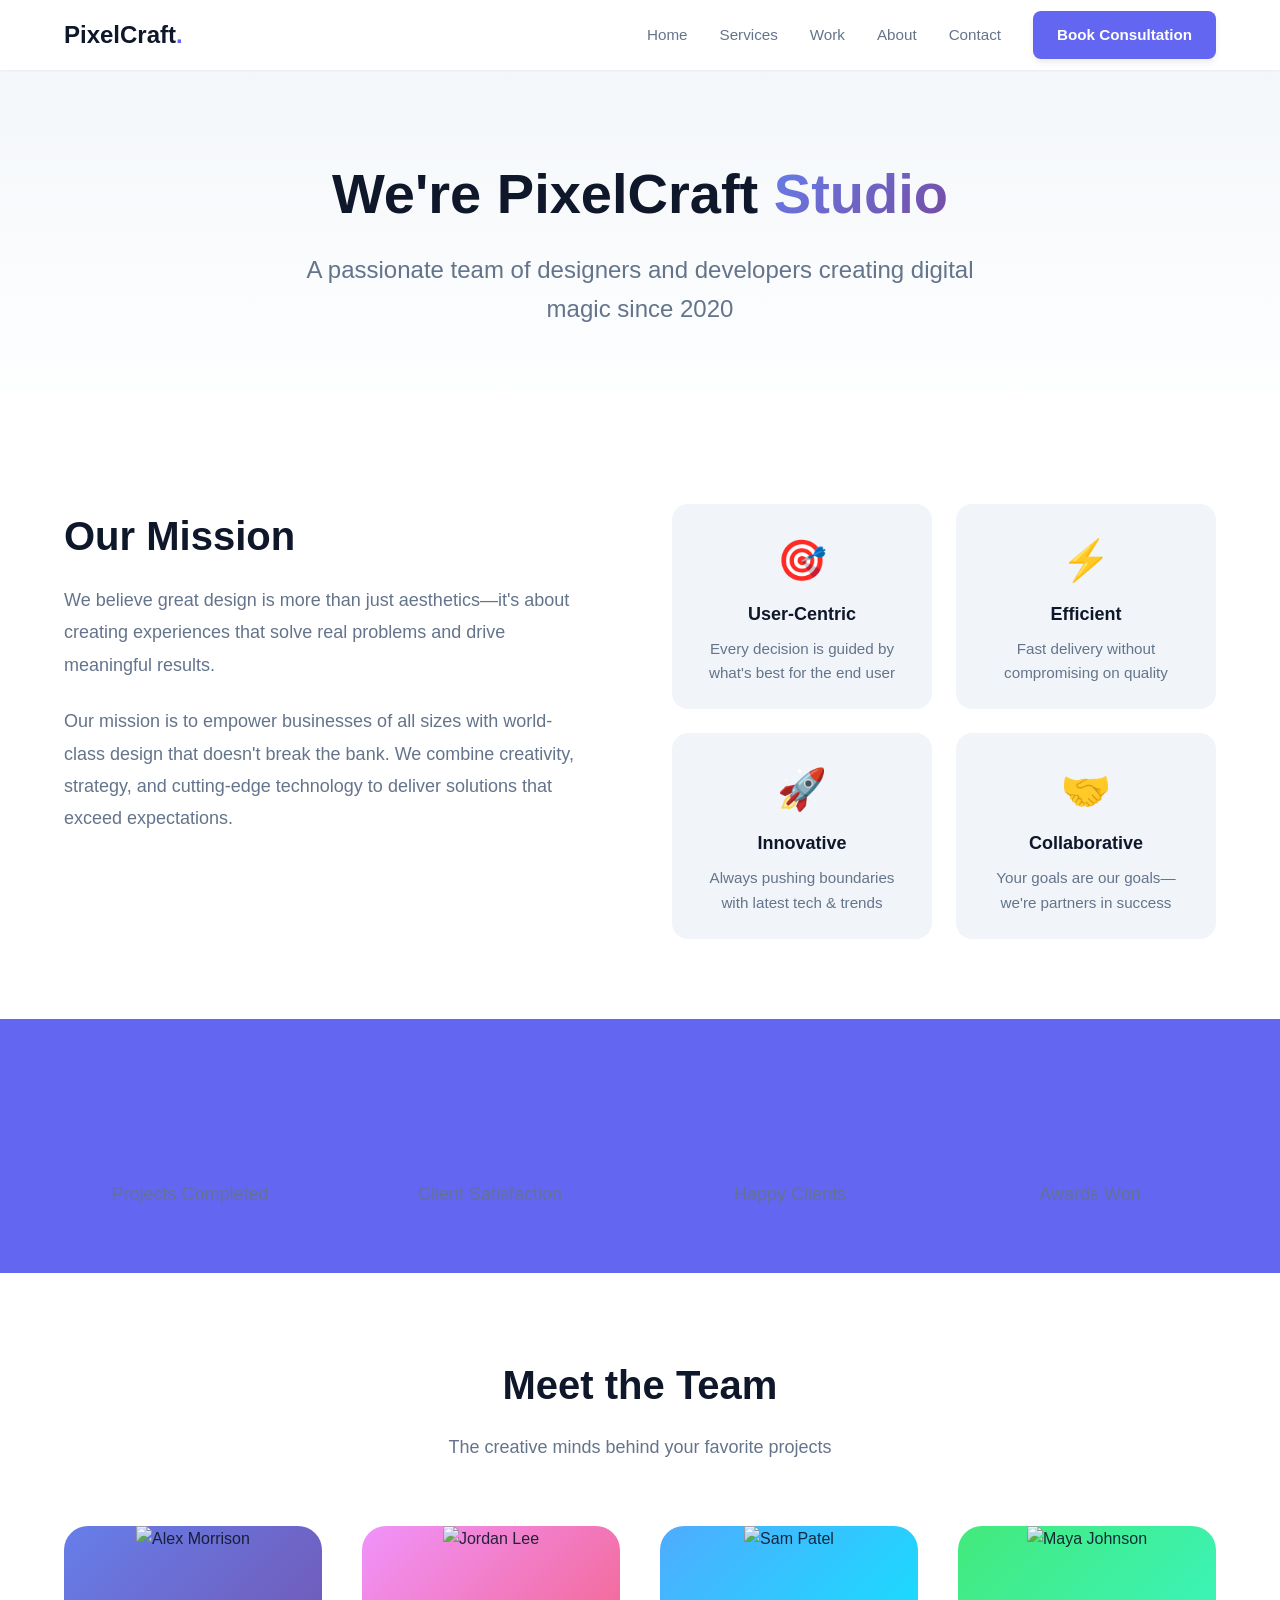
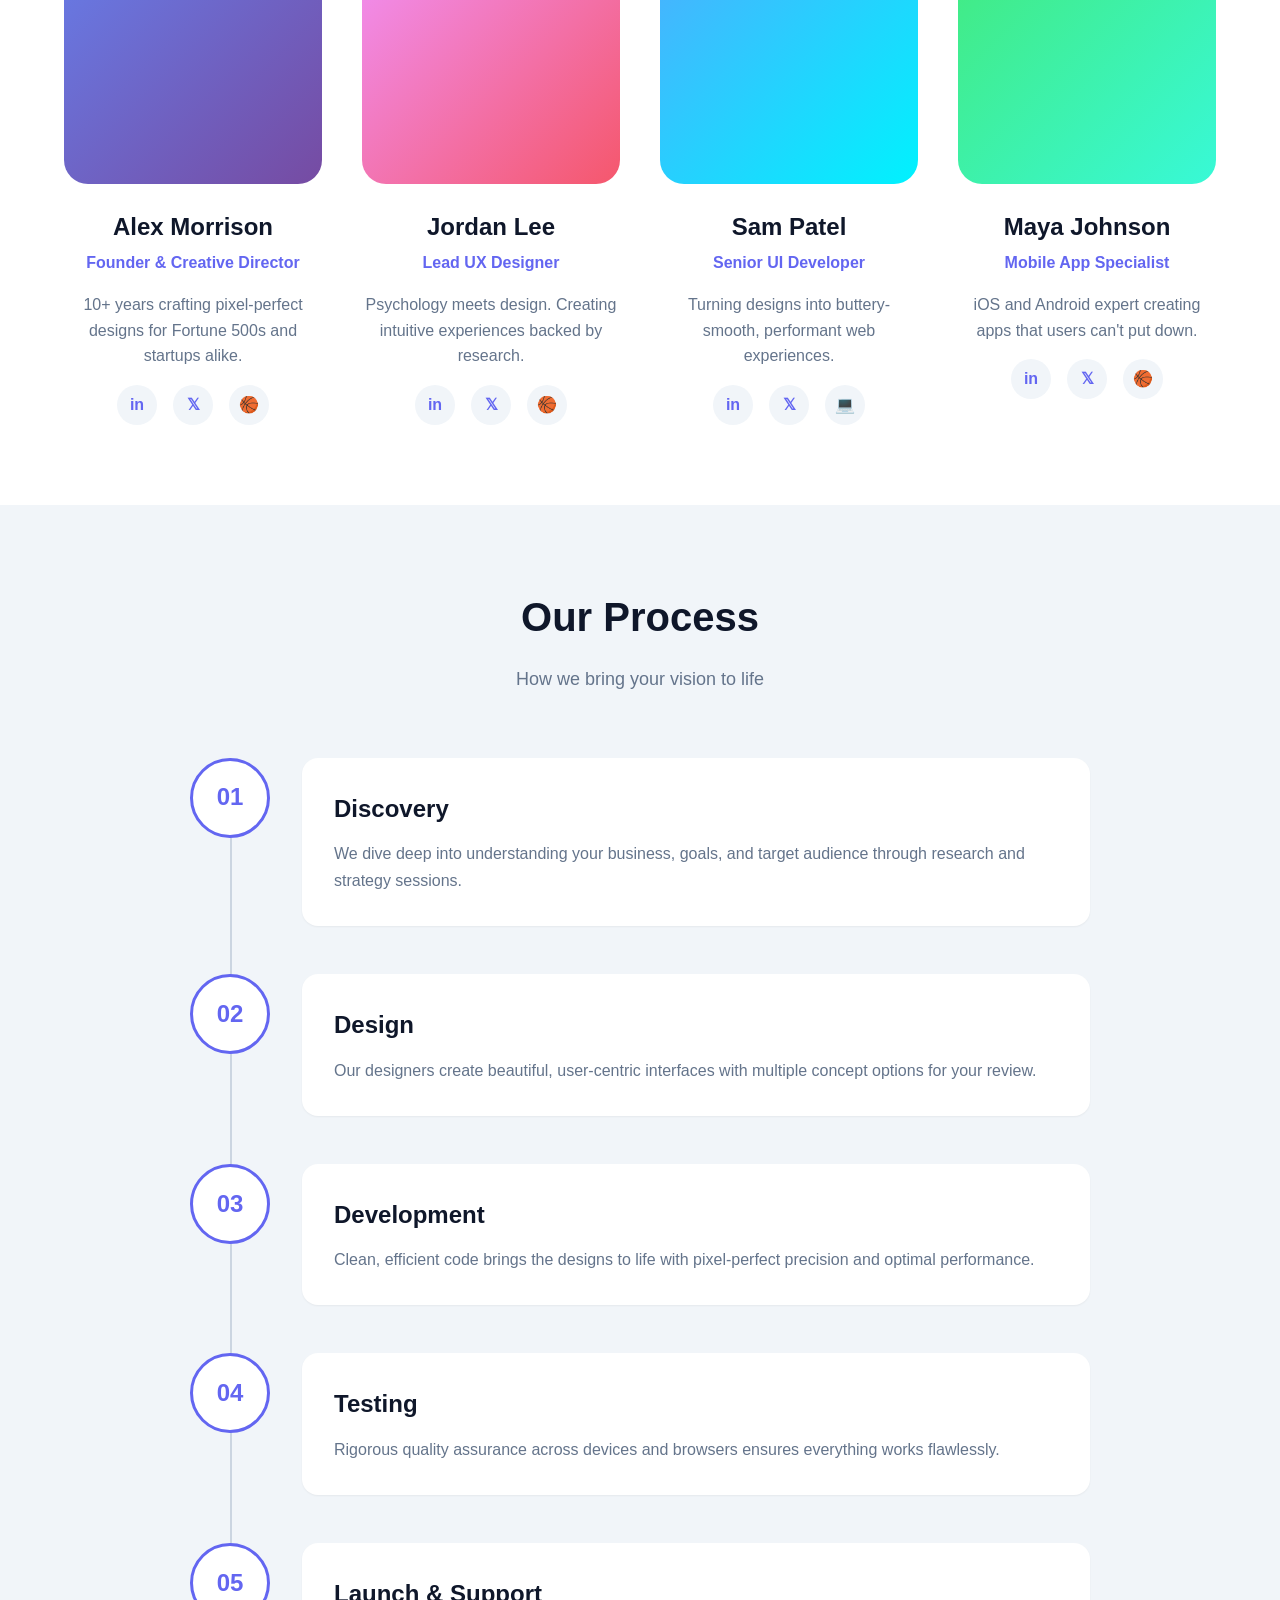
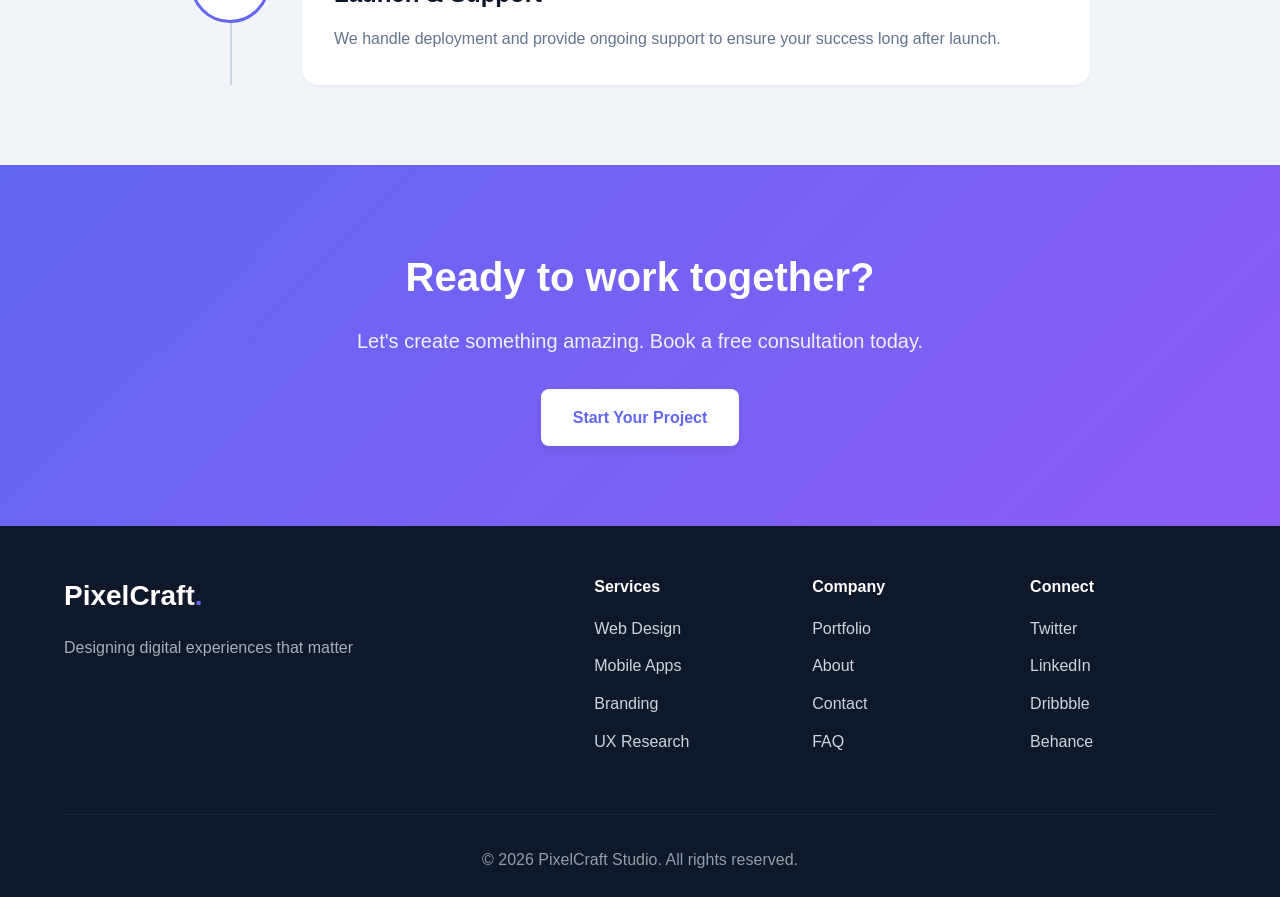
==== about.html @ 51ef46d0 "initial commit" ====
<!DOCTYPE html>
<html lang="en">
<head>
    <meta charset="UTF-8">
    <meta name="viewport" content="width=device-width, initial-scale=1.0">
    <title>About Us - PixelCraft Studio</title>
    <meta name="description" content="Meet the team behind award-winning web and app designs. Learn about our mission, values, and approach to creating exceptional digital experiences.">
    <link rel="stylesheet" href="styles.css">
    <link rel="stylesheet" href="about.css">
</head>
<body>
    <!-- Navigation -->
    <nav class="navbar" id="navbar">
        <div class="container">
            <div class="nav-wrapper">
                <a href="index.html" class="logo">PixelCraft<span class="accent">.</span></a>
                <button class="mobile-toggle" id="mobileToggle" aria-label="Toggle menu">
                    <span></span>
                    <span></span>
                    <span></span>
                </button>
                <ul class="nav-menu" id="navMenu">
                    <li><a href="index.html" class="nav-link">Home</a></li>
                    <li><a href="index.html#services" class="nav-link">Services</a></li>
                    <li><a href="index.html#portfolio" class="nav-link">Work</a></li>
                    <li><a href="about.html" class="nav-link active">About</a></li>
                    <li><a href="index.html#contact" class="nav-link">Contact</a></li>
                    <li><a href="index.html#contact" class="btn btn-primary">Book Consultation</a></li>
                </ul>
            </div>
        </div>
    </nav>

    <!-- Page Hero -->
    <section class="page-hero">
        <div class="container">
            <h1 class="page-title">We're PixelCraft <span class="gradient-text">Studio</span></h1>
            <p class="page-subtitle">A passionate team of designers and developers creating digital magic since 2020</p>
        </div>
    </section>

    <!-- Mission Section -->
    <section class="mission">
        <div class="container">
            <div class="mission-content">
                <div class="mission-text">
                    <h2 class="section-title">Our Mission</h2>
                    <p>We believe great design is more than just aesthetics—it's about creating experiences that solve real problems and drive meaningful results.</p>
                    <p>Our mission is to empower businesses of all sizes with world-class design that doesn't break the bank. We combine creativity, strategy, and cutting-edge technology to deliver solutions that exceed expectations.</p>
                </div>
                <div class="mission-values">
                    <div class="value-card">
                        <div class="value-icon">🎯</div>
                        <h3>User-Centric</h3>
                        <p>Every decision is guided by what's best for the end user</p>
                    </div>
                    <div class="value-card">
                        <div class="value-icon">⚡</div>
                        <h3>Efficient</h3>
                        <p>Fast delivery without compromising on quality</p>
                    </div>
                    <div class="value-card">
                        <div class="value-icon">🚀</div>
                        <h3>Innovative</h3>
                        <p>Always pushing boundaries with latest tech & trends</p>
                    </div>
                    <div class="value-card">
                        <div class="value-icon">🤝</div>
                        <h3>Collaborative</h3>
                        <p>Your goals are our goals—we're partners in success</p>
                    </div>
                </div>
            </div>
        </div>
    </section>

    <!-- Stats Section -->
    <section class="stats-section">
        <div class="container">
            <div class="stats-grid">
                <div class="stat-item">
                    <div class="stat-number" data-target="150">0</div>
                    <div class="stat-label">Projects Completed</div>
                </div>
                <div class="stat-item">
                    <div class="stat-number" data-target="98">0</div>
                    <div class="stat-label">Client Satisfaction</div>
                </div>
                <div class="stat-item">
                    <div class="stat-number" data-target="45">0</div>
                    <div class="stat-label">Happy Clients</div>
                </div>
                <div class="stat-item">
                    <div class="stat-number" data-target="24">0</div>
                    <div class="stat-label">Awards Won</div>
                </div>
            </div>
        </div>
    </section>

    <!-- Team Section -->
    <section class="team">
        <div class="container">
            <div class="section-header">
                <h2 class="section-title">Meet the Team</h2>
                <p class="section-subtitle">The creative minds behind your favorite projects</p>
            </div>
            <div class="team-grid">
                <div class="team-member">
                    <div class="member-image" style="background: linear-gradient(135deg, #667eea 0%, #764ba2 100%);">
                        <img src="https://ui-avatars.com/api/?name=Alex+Morrison&size=300&background=667eea&color=fff" alt="Alex Morrison">
                    </div>
                    <h3 class="member-name">Alex Morrison</h3>
                    <p class="member-role">Founder & Creative Director</p>
                    <p class="member-bio">10+ years crafting pixel-perfect designs for Fortune 500s and startups alike.</p>
                    <div class="member-social">
                        <a href="#" aria-label="LinkedIn">in</a>
                        <a href="#" aria-label="Twitter">𝕏</a>
                        <a href="#" aria-label="Dribbble">🏀</a>
                    </div>
                </div>

                <div class="team-member">
                    <div class="member-image" style="background: linear-gradient(135deg, #f093fb 0%, #f5576c 100%);">
                        <img src="https://ui-avatars.com/api/?name=Jordan+Lee&size=300&background=f093fb&color=fff" alt="Jordan Lee">
                    </div>
                    <h3 class="member-name">Jordan Lee</h3>
                    <p class="member-role">Lead UX Designer</p>
                    <p class="member-bio">Psychology meets design. Creating intuitive experiences backed by research.</p>
                    <div class="member-social">
                        <a href="#" aria-label="LinkedIn">in</a>
                        <a href="#" aria-label="Twitter">𝕏</a>
                        <a href="#" aria-label="Dribbble">🏀</a>
                    </div>
                </div>

                <div class="team-member">
                    <div class="member-image" style="background: linear-gradient(135deg, #4facfe 0%, #00f2fe 100%);">
                        <img src="https://ui-avatars.com/api/?name=Sam+Patel&size=300&background=4facfe&color=fff" alt="Sam Patel">
                    </div>
                    <h3 class="member-name">Sam Patel</h3>
                    <p class="member-role">Senior UI Developer</p>
                    <p class="member-bio">Turning designs into buttery-smooth, performant web experiences.</p>
                    <div class="member-social">
                        <a href="#" aria-label="LinkedIn">in</a>
                        <a href="#" aria-label="Twitter">𝕏</a>
                        <a href="#" aria-label="GitHub">💻</a>
                    </div>
                </div>

                <div class="team-member">
                    <div class="member-image" style="background: linear-gradient(135deg, #43e97b 0%, #38f9d7 100%);">
                        <img src="https://ui-avatars.com/api/?name=Maya+Johnson&size=300&background=43e97b&color=fff" alt="Maya Johnson">
                    </div>
                    <h3 class="member-name">Maya Johnson</h3>
                    <p class="member-role">Mobile App Specialist</p>
                    <p class="member-bio">iOS and Android expert creating apps that users can't put down.</p>
                    <div class="member-social">
                        <a href="#" aria-label="LinkedIn">in</a>
                        <a href="#" aria-label="Twitter">𝕏</a>
                        <a href="#" aria-label="Dribbble">🏀</a>
                    </div>
                </div>
            </div>
        </div>
    </section>

    <!-- Process Section -->
    <section class="process">
        <div class="container">
            <div class="section-header">
                <h2 class="section-title">Our Process</h2>
                <p class="section-subtitle">How we bring your vision to life</p>
            </div>
            <div class="process-timeline">
                <div class="process-step">
                    <div class="step-number">01</div>
                    <div class="step-content">
                        <h3 class="step-title">Discovery</h3>
                        <p class="step-description">We dive deep into understanding your business, goals, and target audience through research and strategy sessions.</p>
                    </div>
                </div>
                <div class="process-step">
                    <div class="step-number">02</div>
                    <div class="step-content">
                        <h3 class="step-title">Design</h3>
                        <p class="step-description">Our designers create beautiful, user-centric interfaces with multiple concept options for your review.</p>
                    </div>
                </div>
                <div class="process-step">
                    <div class="step-number">03</div>
                    <div class="step-content">
                        <h3 class="step-title">Development</h3>
                        <p class="step-description">Clean, efficient code brings the designs to life with pixel-perfect precision and optimal performance.</p>
                    </div>
                </div>
                <div class="process-step">
                    <div class="step-number">04</div>
                    <div class="step-content">
                        <h3 class="step-title">Testing</h3>
                        <p class="step-description">Rigorous quality assurance across devices and browsers ensures everything works flawlessly.</p>
                    </div>
                </div>
                <div class="process-step">
                    <div class="step-number">05</div>
                    <div class="step-content">
                        <h3 class="step-title">Launch & Support</h3>
                        <p class="step-description">We handle deployment and provide ongoing support to ensure your success long after launch.</p>
                    </div>
                </div>
            </div>
        </div>
    </section>

    <!-- CTA Section -->
    <section class="cta-section">
        <div class="container">
            <div class="cta-content">
                <h2 class="cta-title">Ready to work together?</h2>
                <p class="cta-text">Let's create something amazing. Book a free consultation today.</p>
                <a href="index.html#contact" class="btn btn-primary btn-large">Start Your Project</a>
            </div>
        </div>
    </section>

    <!-- Footer -->
    <footer class="footer">
        <div class="container">
            <div class="footer-content">
                <div class="footer-brand">
                    <a href="index.html" class="logo">PixelCraft<span class="accent">.</span></a>
                    <p class="footer-tagline">Designing digital experiences that matter</p>
                </div>
                <div class="footer-links">
                    <div class="footer-column">
                        <h4>Services</h4>
                        <ul>
                            <li><a href="index.html#services">Web Design</a></li>
                            <li><a href="index.html#services">Mobile Apps</a></li>
                            <li><a href="index.html#services">Branding</a></li>
                            <li><a href="index.html#services">UX Research</a></li>
                        </ul>
                    </div>
                    <div class="footer-column">
                        <h4>Company</h4>
                        <ul>
                            <li><a href="index.html#portfolio">Portfolio</a></li>
                            <li><a href="about.html">About</a></li>
                            <li><a href="index.html#contact">Contact</a></li>
                            <li><a href="index.html#faq">FAQ</a></li>
                        </ul>
                    </div>
                    <div class="footer-column">
                        <h4>Connect</h4>
                        <ul>
                            <li><a href="#">Twitter</a></li>
                            <li><a href="#">LinkedIn</a></li>
                            <li><a href="#">Dribbble</a></li>
                            <li><a href="#">Behance</a></li>
                        </ul>
                    </div>
                </div>
            </div>
            <div class="footer-bottom">
                <p>&copy; 2026 PixelCraft Studio. All rights reserved.</p>
            </div>
        </div>
    </footer>

    <script src="script.js"></script>
    <script src="about.js"></script>
</body>
</html>
---- styles.css ----
/* ====================================
   RESET & BASE STYLES
   ==================================== */
* {
    margin: 0;
    padding: 0;
    box-sizing: border-box;
}

:root {
    /* Colors */
    --primary: #6366f1;
    --primary-dark: #4f46e5;
    --primary-light: #818cf8;
    --secondary: #ec4899;
    --accent: #8b5cf6;
    --dark: #0f172a;
    --dark-light: #1e293b;
    --gray: #64748b;
    --gray-light: #cbd5e1;
    --light: #f1f5f9;
    --white: #ffffff;
    
    /* Gradients */
    --gradient-1: linear-gradient(135deg, #667eea 0%, #764ba2 100%);
    --gradient-2: linear-gradient(135deg, #f093fb 0%, #f5576c 100%);
    --gradient-3: linear-gradient(135deg, #4facfe 0%, #00f2fe 100%);
    
    /* Typography */
    --font-sans: -apple-system, BlinkMacSystemFont, 'Segoe UI', Roboto, 'Helvetica Neue', Arial, sans-serif;
    
    /* Spacing */
    --spacing-xs: 0.5rem;
    --spacing-sm: 1rem;
    --spacing-md: 2rem;
    --spacing-lg: 4rem;
    --spacing-xl: 6rem;
    
    /* Border Radius */
    --radius-sm: 0.5rem;
    --radius-md: 1rem;
    --radius-lg: 1.5rem;
    
    /* Shadows */
    --shadow-sm: 0 1px 2px rgba(0, 0, 0, 0.05);
    --shadow-md: 0 4px 6px rgba(0, 0, 0, 0.07);
    --shadow-lg: 0 10px 25px rgba(0, 0, 0, 0.1);
    --shadow-xl: 0 20px 40px rgba(0, 0, 0, 0.15);
}

html {
    scroll-behavior: smooth;
    font-size: 16px;
}

body {
    font-family: var(--font-sans);
    line-height: 1.6;
    color: var(--dark);
    background-color: var(--white);
    -webkit-font-smoothing: antialiased;
    -moz-osx-font-smoothing: grayscale;
}

.container {
    width: 100%;
    max-width: 1200px;
    margin: 0 auto;
    padding: 0 1.5rem;
}

/* ====================================
   NAVIGATION
   ==================================== */
.navbar {
    position: fixed;
    top: 0;
    left: 0;
    right: 0;
    background: rgba(255, 255, 255, 0.95);
    backdrop-filter: blur(10px);
    box-shadow: var(--shadow-sm);
    z-index: 1000;
    transition: all 0.3s ease;
}

.nav-wrapper {
    display: flex;
    align-items: center;
    justify-content: space-between;
    height: 70px;
}

.logo {
    font-size: 1.5rem;
    font-weight: 700;
    color: var(--dark);
    text-decoration: none;
    transition: color 0.3s ease;
}

.logo:hover {
    color: var(--primary);
}

.logo .accent {
    color: var(--primary);
}

.nav-menu {
    display: flex;
    align-items: center;
    gap: 2rem;
    list-style: none;
}

.nav-link {
    color: var(--gray);
    text-decoration: none;
    font-weight: 500;
    transition: color 0.3s ease;
    font-size: 0.95rem;
}

.nav-link:hover {
    color: var(--primary);
}

.mobile-toggle {
    display: none;
    flex-direction: column;
    gap: 5px;
    background: none;
    border: none;
    cursor: pointer;
    padding: 0.5rem;
}

.mobile-toggle span {
    width: 25px;
    height: 3px;
    background: var(--dark);
    border-radius: 2px;
    transition: all 0.3s ease;
}

/* ====================================
   BUTTONS
   ==================================== */
.btn {
    display: inline-block;
    padding: 0.75rem 1.5rem;
    border-radius: var(--radius-sm);
    text-decoration: none;
    font-weight: 600;
    font-size: 0.95rem;
    transition: all 0.3s ease;
    cursor: pointer;
    border: none;
    text-align: center;
}

.btn-primary {
    background: var(--primary);
    color: var(--white);
    box-shadow: var(--shadow-md);
}

.btn-primary:hover {
    background: var(--primary-dark);
    transform: translateY(-2px);
    box-shadow: var(--shadow-lg);
}

.btn-secondary {
    background: transparent;
    color: var(--primary);
    border: 2px solid var(--primary);
}

.btn-secondary:hover {
    background: var(--primary);
    color: var(--white);
}

.btn-large {
    padding: 1rem 2rem;
    font-size: 1rem;
}

.btn-full {
    width: 100%;
}

/* ====================================
   HERO SECTION
   ==================================== */
.hero {
    padding: 8rem 0 4rem;
    background: linear-gradient(180deg, var(--light) 0%, var(--white) 100%);
    overflow: hidden;
}

.hero-content {
    display: grid;
    grid-template-columns: 1fr 1fr;
    gap: 4rem;
    align-items: center;
}

.hero-title {
    font-size: 3.5rem;
    font-weight: 800;
    line-height: 1.2;
    margin-bottom: 1.5rem;
    color: var(--dark);
}

.gradient-text {
    background: var(--gradient-1);
    -webkit-background-clip: text;
    -webkit-text-fill-color: transparent;
    background-clip: text;
}

.hero-description {
    font-size: 1.25rem;
    color: var(--gray);
    margin-bottom: 2rem;
    line-height: 1.8;
}

.hero-cta {
    display: flex;
    gap: 1rem;
    margin-bottom: 3rem;
    flex-wrap: wrap;
}

.hero-stats {
    display: flex;
    gap: 3rem;
    padding-top: 2rem;
    border-top: 1px solid var(--gray-light);
}

.stat {
    display: flex;
    flex-direction: column;
}

.stat-number {
    font-size: 2rem;
    font-weight: 700;
    color: var(--primary);
}

.stat-label {
    font-size: 0.875rem;
    color: var(--gray);
}

.hero-visual {
    position: relative;
    height: 400px;
}

.floating-card {
    position: absolute;
    background: var(--white);
    padding: 1.5rem;
    border-radius: var(--radius-md);
    box-shadow: var(--shadow-lg);
    animation: float 3s ease-in-out infinite;
}

.card-1 {
    top: 0;
    left: 0;
    animation-delay: 0s;
}

.card-2 {
    top: 40%;
    right: 20%;
    animation-delay: 0.5s;
}

.card-3 {
    bottom: 10%;
    left: 10%;
    animation-delay: 1s;
}

.card-header {
    font-size: 1.5rem;
    margin-bottom: 0.5rem;
}

.card-body {
    color: var(--gray);
    font-size: 0.95rem;
}

@keyframes float {
    0%, 100% {
        transform: translateY(0);
    }
    50% {
        transform: translateY(-20px);
    }
}

/* ====================================
   SECTION STYLES
   ==================================== */
section {
    padding: 5rem 0;
}

.section-header {
    text-align: center;
    margin-bottom: 4rem;
}

.section-title {
    font-size: 2.5rem;
    font-weight: 700;
    margin-bottom: 1rem;
    color: var(--dark);
}

.section-subtitle {
    font-size: 1.125rem;
    color: var(--gray);
}

/* ====================================
   SERVICES SECTION
   ==================================== */
.services {
    background: var(--white);
}

.services-grid {
    display: grid;
    grid-template-columns: repeat(auto-fit, minmax(320px, 1fr));
    gap: 2rem;
}

.service-card {
    background: var(--white);
    padding: 2rem;
    border-radius: var(--radius-lg);
    border: 2px solid var(--light);
    transition: all 0.3s ease;
    position: relative;
}

.service-card:hover {
    border-color: var(--primary);
    transform: translateY(-5px);
    box-shadow: var(--shadow-lg);
}

.service-card.featured {
    border-color: var(--primary);
    background: linear-gradient(135deg, rgba(99, 102, 241, 0.05) 0%, rgba(139, 92, 246, 0.05) 100%);
}

.badge {
    position: absolute;
    top: 1rem;
    right: 1rem;
    background: var(--primary);
    color: var(--white);
    padding: 0.25rem 0.75rem;
    border-radius: 1rem;
    font-size: 0.75rem;
    font-weight: 600;
}

.service-icon {
    font-size: 3rem;
    margin-bottom: 1rem;
}

.service-title {
    font-size: 1.5rem;
    font-weight: 700;
    margin-bottom: 1rem;
    color: var(--dark);
}

.service-description {
    color: var(--gray);
    margin-bottom: 1.5rem;
    line-height: 1.7;
}

.service-features {
    list-style: none;
    margin-bottom: 1.5rem;
}

.service-features li {
    padding: 0.5rem 0;
    color: var(--gray);
    position: relative;
    padding-left: 1.5rem;
}

.service-features li:before {
    content: "✓";
    position: absolute;
    left: 0;
    color: var(--primary);
    font-weight: 700;
}

.service-link {
    color: var(--primary);
    text-decoration: none;
    font-weight: 600;
    display: inline-flex;
    align-items: center;
    transition: gap 0.3s ease;
}

.service-link:hover {
    gap: 0.5rem;
}

/* ====================================
   TESTIMONIALS SECTION
   ==================================== */
.testimonials {
    background: var(--white);
}

.testimonials-grid {
    display: grid;
    grid-template-columns: repeat(auto-fit, minmax(320px, 1fr));
    gap: 2rem;
}

.testimonial-card {
    background: var(--light);
    padding: 2rem;
    border-radius: var(--radius-lg);
    transition: all 0.3s ease;
    border: 2px solid transparent;
}

.testimonial-card:hover {
    border-color: var(--primary);
    transform: translateY(-5px);
    box-shadow: var(--shadow-lg);
}

.testimonial-card.featured {
    background: linear-gradient(135deg, rgba(99, 102, 241, 0.1) 0%, rgba(139, 92, 246, 0.1) 100%);
    border-color: var(--primary);
}

.testimonial-rating {
    font-size: 1.25rem;
    margin-bottom: 1rem;
}

.testimonial-text {
    font-size: 1.125rem;
    line-height: 1.8;
    color: var(--dark);
    margin-bottom: 1.5rem;
    font-style: italic;
}

.testimonial-author {
    display: flex;
    align-items: center;
    gap: 1rem;
}

.author-image {
    width: 50px;
    height: 50px;
    border-radius: 50%;
    object-fit: cover;
}

.author-name {
    font-weight: 700;
    color: var(--dark);
    margin-bottom: 0.25rem;
}

.author-title {
    font-size: 0.875rem;
    color: var(--gray);
}

/* ====================================
   FAQ SECTION
   ==================================== */
.faq {
    background: var(--light);
}

.faq-container {
    max-width: 800px;
    margin: 0 auto;
}

.faq-item {
    background: var(--white);
    margin-bottom: 1rem;
    border-radius: var(--radius-md);
    overflow: hidden;
    border: 2px solid transparent;
    transition: border-color 0.3s ease;
}

.faq-item.active {
    border-color: var(--primary);
}

.faq-question {
    width: 100%;
    padding: 1.5rem;
    background: none;
    border: none;
    display: flex;
    justify-content: space-between;
    align-items: center;
    cursor: pointer;
    font-size: 1.125rem;
    font-weight: 600;
    color: var(--dark);
    text-align: left;
    transition: background 0.3s ease;
}

.faq-question:hover {
    background: var(--light);
}

.faq-icon {
    font-size: 1.5rem;
    color: var(--primary);
    transition: transform 0.3s ease;
    font-weight: 300;
}

.faq-item.active .faq-icon {
    transform: rotate(45deg);
}

.faq-answer {
    max-height: 0;
    overflow: hidden;
    transition: max-height 0.3s ease, padding 0.3s ease;
}

.faq-item.active .faq-answer {
    max-height: 500px;
    padding: 0 1.5rem 1.5rem;
}

.faq-answer p {
    color: var(--gray);
    line-height: 1.8;
}

/* ====================================
   NEWSLETTER SECTION
   ==================================== */
.newsletter {
    background: var(--primary);
    padding: 4rem 0;
}

.newsletter-content {
    display: grid;
    grid-template-columns: 1fr 1fr;
    gap: 3rem;
    align-items: center;
}

.newsletter-title {
    font-size: 2rem;
    font-weight: 700;
    color: var(--white);
    margin-bottom: 0.5rem;
}

.newsletter-description {
    color: var(--white);
    opacity: 0.9;
    font-size: 1.125rem;
}

.newsletter-form {
    display: flex;
    gap: 1rem;
}

.newsletter-input {
    flex: 1;
    padding: 1rem 1.5rem;
    border: none;
    border-radius: var(--radius-sm);
    font-size: 1rem;
    font-family: var(--font-sans);
}

.newsletter-input:focus {
    outline: 2px solid var(--white);
}

.newsletter-form .btn {
    white-space: nowrap;
    background: var(--white);
    color: var(--primary);
}

.newsletter-form .btn:hover {
    background: var(--light);
    transform: translateY(-2px);
}

/* ====================================
   PORTFOLIO SECTION
   ==================================== */
.portfolio {
    background: var(--light);
}

.portfolio-grid {
    display: grid;
    grid-template-columns: repeat(auto-fit, minmax(280px, 1fr));
    gap: 2rem;
    margin-bottom: 3rem;
}

.portfolio-item {
    background: var(--white);
    border-radius: var(--radius-lg);
    overflow: hidden;
    transition: all 0.3s ease;
    cursor: pointer;
}

.portfolio-item:hover {
    transform: translateY(-5px);
    box-shadow: var(--shadow-xl);
}

.portfolio-image {
    height: 250px;
    background-size: cover;
    background-position: center;
    transition: transform 0.3s ease;
}

.portfolio-item:hover .portfolio-image {
    transform: scale(1.05);
}

.portfolio-info {
    padding: 1.5rem;
}

.portfolio-title {
    font-size: 1.25rem;
    font-weight: 700;
    margin-bottom: 0.5rem;
    color: var(--dark);
}

.portfolio-category {
    color: var(--gray);
    font-size: 0.875rem;
}

.portfolio-cta {
    text-align: center;
}

/* ====================================
   BLOG SECTION
   ==================================== */
.blog {
    background: var(--white);
}

.blog-grid {
    display: grid;
    grid-template-columns: repeat(auto-fit, minmax(300px, 1fr));
    gap: 2rem;
    margin-bottom: 3rem;
}

.blog-card {
    background: var(--white);
    border-radius: var(--radius-lg);
    overflow: hidden;
    border: 2px solid var(--light);
    transition: all 0.3s ease;
}

.blog-card:hover {
    border-color: var(--primary);
    transform: translateY(-5px);
    box-shadow: var(--shadow-lg);
}

.blog-image {
    height: 200px;
    background-size: cover;
    background-position: center;
}

.blog-content {
    padding: 1.5rem;
}

.blog-meta {
    display: flex;
    justify-content: space-between;
    align-items: center;
    margin-bottom: 1rem;
}

.blog-category {
    background: var(--light);
    color: var(--primary);
    padding: 0.25rem 0.75rem;
    border-radius: 1rem;
    font-size: 0.75rem;
    font-weight: 600;
}

.blog-date {
    color: var(--gray);
    font-size: 0.875rem;
}

.blog-title {
    font-size: 1.25rem;
    font-weight: 700;
    margin-bottom: 0.75rem;
    color: var(--dark);
    line-height: 1.4;
}

.blog-excerpt {
    color: var(--gray);
    margin-bottom: 1rem;
    line-height: 1.6;
}

.blog-link {
    color: var(--primary);
    text-decoration: none;
    font-weight: 600;
    display: inline-flex;
    align-items: center;
    transition: gap 0.3s ease;
}

.blog-link:hover {
    gap: 0.5rem;
}

.blog-cta {
    text-align: center;
}

/* ====================================
   CONTACT SECTION
   ==================================== */
.contact {
    background: linear-gradient(135deg, var(--primary) 0%, var(--accent) 100%);
    color: var(--white);
}

.contact-wrapper {
    display: grid;
    grid-template-columns: 1fr 1fr;
    gap: 4rem;
    align-items: start;
}

.contact-title {
    font-size: 2.5rem;
    font-weight: 700;
    margin-bottom: 1.5rem;
}

.contact-description {
    font-size: 1.125rem;
    margin-bottom: 2rem;
    opacity: 0.9;
}

.contact-benefits {
    list-style: none;
    margin-bottom: 2rem;
}

.contact-benefits li {
    padding: 0.75rem 0;
    font-size: 1.125rem;
}

.contact-details {
    display: flex;
    flex-direction: column;
    gap: 1rem;
}

.contact-item {
    display: flex;
    flex-direction: column;
    gap: 0.25rem;
}

.contact-label {
    font-size: 0.875rem;
    opacity: 0.8;
}

.contact-item a {
    color: var(--white);
    text-decoration: none;
    font-weight: 600;
    font-size: 1.125rem;
}

.map-container {
    margin-top: 2rem;
    border-radius: var(--radius-lg);
    overflow: hidden;
    box-shadow: var(--shadow-md);
}

.map-container iframe {
    display: block;
    width: 100%;
}

.contact-form-wrapper {
    background: var(--white);
    padding: 2.5rem;
    border-radius: var(--radius-lg);
    box-shadow: var(--shadow-xl);
}

.contact-form {
    display: flex;
    flex-direction: column;
    gap: 1.5rem;
}

.form-group {
    display: flex;
    flex-direction: column;
    gap: 0.5rem;
}

.form-group label {
    color: var(--dark);
    font-weight: 600;
    font-size: 0.95rem;
}

.form-group input,
.form-group select,
.form-group textarea {
    padding: 0.875rem;
    border: 2px solid var(--light);
    border-radius: var(--radius-sm);
    font-family: var(--font-sans);
    font-size: 1rem;
    transition: border-color 0.3s ease;
}

.form-group input:focus,
.form-group select:focus,
.form-group textarea:focus {
    outline: none;
    border-color: var(--primary);
}

.form-group textarea {
    resize: vertical;
}

.form-note {
    text-align: center;
    color: var(--gray);
    font-size: 0.875rem;
    margin-top: -0.5rem;
}

.checkbox-label {
    display: flex;
    align-items: start;
    gap: 0.75rem;
    cursor: pointer;
    color: var(--dark);
}

.checkbox-label input[type="checkbox"] {
    margin-top: 0.25rem;
    cursor: pointer;
    width: 18px;
    height: 18px;
}

.checkbox-label span {
    font-size: 0.95rem;
    line-height: 1.5;
}

.form-status {
    margin-top: 1rem;
    padding: 1rem;
    border-radius: var(--radius-sm);
    text-align: center;
    font-weight: 600;
    display: none;
}

.form-status.success {
    display: block;
    background: #d1fae5;
    color: #065f46;
    border: 2px solid #10b981;
}

.form-status.error {
    display: block;
    background: #fee2e2;
    color: #991b1b;
    border: 2px solid #ef4444;
}

.form-status.loading {
    display: block;
    background: #dbeafe;
    color: #1e40af;
    border: 2px solid #3b82f6;
}

/* ====================================
   FOOTER
   ==================================== */
.footer {
    background: var(--dark);
    color: var(--gray-light);
    padding: 3rem 0 1.5rem;
}

.footer-content {
    display: grid;
    grid-template-columns: 1.5fr 2fr;
    gap: 4rem;
    margin-bottom: 3rem;
}

.footer-brand .logo {
    color: var(--white);
    font-size: 1.75rem;
}

.footer-tagline {
    margin-top: 1rem;
    opacity: 0.8;
}

.footer-links {
    display: grid;
    grid-template-columns: repeat(3, 1fr);
    gap: 2rem;
}

.footer-column h4 {
    color: var(--white);
    margin-bottom: 1rem;
    font-size: 1rem;
}

.footer-column ul {
    list-style: none;
}

.footer-column ul li {
    margin-bottom: 0.75rem;
}

.footer-column a {
    color: var(--gray-light);
    text-decoration: none;
    transition: color 0.3s ease;
}

.footer-column a:hover {
    color: var(--primary-light);
}

.footer-bottom {
    text-align: center;
    padding-top: 2rem;
    border-top: 1px solid var(--dark-light);
    opacity: 0.7;
}

/* ====================================
   RESPONSIVE - TABLET
   ==================================== */
@media (max-width: 768px) {
    :root {
        --spacing-lg: 3rem;
        --spacing-xl: 4rem;
    }
    
    .nav-menu {
        position: fixed;
        top: 70px;
        left: 0;
        right: 0;
        background: var(--white);
        flex-direction: column;
        padding: 2rem;
        box-shadow: var(--shadow-lg);
        transform: translateX(-100%);
        transition: transform 0.3s ease;
        gap: 1rem;
    }
    
    .nav-menu.active {
        transform: translateX(0);
    }
    
    .mobile-toggle {
        display: flex;
    }
    
    .hero {
        padding: 6rem 0 3rem;
    }
    
    .hero-content {
        grid-template-columns: 1fr;
        gap: 3rem;
    }
    
    .hero-title {
        font-size: 2.25rem;
        line-height: 1.3;
    }
    
    .hero-description {
        font-size: 1.125rem;
    }
    
    .hero-cta {
        flex-direction: row;
        flex-wrap: wrap;
    }
    
    .hero-cta .btn {
        flex: 1;
        min-width: 45%;
        text-align: center;
    }
    
    .hero-visual {
        height: 250px;
        display: none;
    }
    
    .hero-stats {
        flex-direction: row;
        justify-content: space-between;
        gap: 1.5rem;
        padding-top: 1.5rem;
        flex-wrap: wrap;
    }
    
    .stat {
        flex: 1;
        min-width: 45%;
        text-align: center;
    }
    
    .stat-number {
        font-size: 1.75rem;
    }
    
    .stat-label {
        font-size: 0.8rem;
    }
    
    .section-title {
        font-size: 2rem;
    }
    
    .services-grid {
        grid-template-columns: 1fr;
    }
    
    .contact-wrapper {
        grid-template-columns: 1fr;
        gap: 3rem;
    }
    
    .footer-content {
        grid-template-columns: 1fr;
        gap: 2rem;
    }
    
    .footer-links {
        grid-template-columns: repeat(2, 1fr);
    }
    
    .newsletter-content {
        grid-template-columns: 1fr;
        text-align: center;
    }
    
    .newsletter-form {
        flex-direction: column;
    }
    
    .testimonials-grid {
        grid-template-columns: 1fr;
    }
    
    .map-container {
        margin-top: 1.5rem;
    }
    
    .map-container iframe {
        height: 250px;
    }
}

/* ====================================
   RESPONSIVE - MOBILE
   ==================================== */
@media (max-width: 480px) {
    html {
        font-size: 14px;
    }
    
    .container {
        padding: 0 1rem;
    }
    
    section {
        padding: 3rem 0;
    }
    
    .hero {
        padding: 5rem 0 2rem;
    }
    
    .hero-title {
        font-size: 1.75rem;
        line-height: 1.3;
    }
    
    .hero-description {
        font-size: 1rem;
    }
    
    .hero-cta {
        flex-direction: column;
        gap: 0.75rem;
    }
    
    .hero-cta .btn {
        width: 100%;
    }
    
    .btn-large {
        width: 100%;
        padding: 0.875rem 1.5rem;
    }
    
    .hero-stats {
        flex-direction: column;
        gap: 1.5rem;
        text-align: center;
    }
    
    .stat {
        min-width: 100%;
    }
    
    .stat-number {
        font-size: 1.5rem;
    }
    
    .hero-visual {
        display: none;
    }
    
    .section-header {
        margin-bottom: 2.5rem;
    }
    
    .section-title {
        font-size: 1.75rem;
    }
    
    .services-grid,
    .portfolio-grid,
    .blog-grid {
        grid-template-columns: 1fr;
        gap: 1.5rem;
    }
    
    .contact-form-wrapper {
        padding: 1.5rem;
    }
    
    .contact-title {
        font-size: 2rem;
    }
    
    .footer-links {
        grid-template-columns: 1fr;
    }
}

/* ====================================
   UTILITIES
   ==================================== */
.text-center {
    text-align: center;
}

.mt-1 { margin-top: var(--spacing-xs); }
.mt-2 { margin-top: var(--spacing-sm); }
.mt-3 { margin-top: var(--spacing-md); }

.mb-1 { margin-bottom: var(--spacing-xs); }
.mb-2 { margin-bottom: var(--spacing-sm); }
.mb-3 { margin-bottom: var(--spacing-md); }

/* ====================================
   PORTFOLIO MODAL
   ==================================== */
.portfolio-modal {
    position: fixed;
    top: 0;
    left: 0;
    right: 0;
    bottom: 0;
    z-index: 10000;
    display: flex;
    align-items: center;
    justify-content: center;
    padding: 2rem;
    opacity: 0;
    transition: opacity 0.3s ease;
}

.portfolio-modal.active {
    opacity: 1;
}

.modal-overlay {
    position: absolute;
    top: 0;
    left: 0;
    right: 0;
    bottom: 0;
    background: rgba(0, 0, 0, 0.8);
    backdrop-filter: blur(5px);
}

.modal-content {
    position: relative;
    background: var(--white);
    border-radius: var(--radius-lg);
    max-width: 1000px;
    width: 100%;
    max-height: 90vh;
    overflow-y: auto;
    display: grid;
    grid-template-columns: 1fr 1fr;
    box-shadow: var(--shadow-xl);
    transform: scale(0.9);
    transition: transform 0.3s ease;
}

.portfolio-modal.active .modal-content {
    transform: scale(1);
}

.modal-close {
    position: absolute;
    top: 1rem;
    right: 1rem;
    width: 40px;
    height: 40px;
    border-radius: 50%;
    background: var(--white);
    border: none;
    font-size: 2rem;
    cursor: pointer;
    display: flex;
    align-items: center;
    justify-content: center;
    z-index: 10;
    transition: all 0.3s ease;
    color: var(--dark);
}

.modal-close:hover {
    background: var(--primary);
    color: var(--white);
    transform: rotate(90deg);
}

.modal-image {
    min-height: 400px;
    background-size: cover;
    background-position: center;
    border-radius: var(--radius-lg) 0 0 var(--radius-lg);
}

.modal-info {
    padding: 3rem;
}

.modal-category {
    background: var(--light);
    color: var(--primary);
    padding: 0.25rem 0.75rem;
    border-radius: 1rem;
    font-size: 0.875rem;
    font-weight: 600;
    display: inline-block;
    margin-bottom: 1rem;
}

.modal-title {
    font-size: 2rem;
    font-weight: 700;
    color: var(--dark);
    margin-bottom: 1.5rem;
    line-height: 1.3;
}

.modal-description {
    color: var(--gray);
    line-height: 1.8;
    margin-bottom: 2rem;
}

.modal-features,
.modal-tech {
    margin-bottom: 2rem;
}

.modal-features h3,
.modal-tech h3 {
    font-size: 1.125rem;
    font-weight: 700;
    color: var(--dark);
    margin-bottom: 1rem;
}

.modal-features ul {
    list-style: none;
    display: grid;
    grid-template-columns: 1fr 1fr;
    gap: 0.5rem;
}

.modal-features li {
    color: var(--gray);
    position: relative;
    padding-left: 1.5rem;
}

.modal-features li:before {
    content: "✓";
    position: absolute;
    left: 0;
    color: var(--primary);
    font-weight: 700;
}

.tech-tags {
    display: flex;
    flex-wrap: wrap;
    gap: 0.5rem;
}

.tech-tags span {
    background: var(--light);
    color: var(--primary);
    padding: 0.5rem 1rem;
    border-radius: var(--radius-sm);
    font-size: 0.875rem;
    font-weight: 600;
}

/* ====================================
   SCROLL PROGRESS INDICATOR
   ==================================== */
.scroll-progress {
    position: fixed;
    top: 0;
    left: 0;
    height: 3px;
    background: linear-gradient(90deg, var(--primary) 0%, var(--accent) 100%);
    z-index: 10001;
    transition: width 0.1s ease;
}

/* Modal Responsive */
@media (max-width: 768px) {
    .modal-content {
        grid-template-columns: 1fr;
        max-height: 95vh;
    }
    
    .modal-image {
        min-height: 250px;
        border-radius: var(--radius-lg) var(--radius-lg) 0 0;
    }
    
    .modal-info {
        padding: 2rem;
    }
    
    .modal-title {
        font-size: 1.5rem;
    }
    
    .modal-features ul {
        grid-template-columns: 1fr;
    }
}
---- about.css ----
/* About Page Specific Styles */

.page-hero {
    padding: 10rem 0 6rem;
    background: linear-gradient(180deg, var(--light) 0%, var(--white) 100%);
    text-align: center;
}

.page-title {
    font-size: 3.5rem;
    font-weight: 800;
    line-height: 1.2;
    margin-bottom: 1.5rem;
    color: var(--dark);
}

.page-subtitle {
    font-size: 1.5rem;
    color: var(--gray);
    max-width: 700px;
    margin: 0 auto;
}

/* Mission Section */
.mission {
    padding: 5rem 0;
}

.mission-content {
    display: grid;
    grid-template-columns: 1fr 1fr;
    gap: 4rem;
    align-items: start;
}

.mission-text {
    padding-right: 2rem;
}

.mission-text p {
    font-size: 1.125rem;
    line-height: 1.8;
    color: var(--gray);
    margin-bottom: 1.5rem;
}

.mission-values {
    display: grid;
    grid-template-columns: 1fr 1fr;
    gap: 1.5rem;
}

.value-card {
    background: var(--light);
    padding: 1.5rem;
    border-radius: var(--radius-md);
    text-align: center;
    transition: all 0.3s ease;
}

.value-card:hover {
    transform: translateY(-5px);
    box-shadow: var(--shadow-md);
    background: var(--white);
}

.value-icon {
    font-size: 2.5rem;
    margin-bottom: 0.5rem;
}

.value-card h3 {
    font-size: 1.125rem;
    font-weight: 700;
    color: var(--dark);
    margin-bottom: 0.5rem;
}

.value-card p {
    font-size: 0.95rem;
    color: var(--gray);
}

/* Stats Section */
.stats-section {
    background: var(--primary);
    padding: 4rem 0;
    color: var(--white);
}

.stats-grid {
    display: grid;
    grid-template-columns: repeat(4, 1fr);
    gap: 3rem;
}

.stat-item {
    text-align: center;
}

.stat-number {
    font-size: 3.5rem;
    font-weight: 800;
    margin-bottom: 0.5rem;
}

.stat-number::after {
    content: '+';
}

.stat-label {
    font-size: 1.125rem;
    opacity: 0.9;
}

/* Team Section */
.team {
    padding: 5rem 0;
    background: var(--white);
}

.team-grid {
    display: grid;
    grid-template-columns: repeat(auto-fit, minmax(250px, 1fr));
    gap: 2.5rem;
}

.team-member {
    text-align: center;
}

.member-image {
    width: 100%;
    aspect-ratio: 1;
    border-radius: var(--radius-lg);
    overflow: hidden;
    margin-bottom: 1.5rem;
    position: relative;
    transition: all 0.3s ease;
}

.member-image:hover {
    transform: scale(1.05);
    box-shadow: var(--shadow-xl);
}

.member-image img {
    width: 100%;
    height: 100%;
    object-fit: cover;
    opacity: 0.9;
}

.member-name {
    font-size: 1.5rem;
    font-weight: 700;
    color: var(--dark);
    margin-bottom: 0.25rem;
}

.member-role {
    color: var(--primary);
    font-weight: 600;
    margin-bottom: 1rem;
}

.member-bio {
    color: var(--gray);
    line-height: 1.6;
    margin-bottom: 1rem;
}

.member-social {
    display: flex;
    gap: 1rem;
    justify-content: center;
}

.member-social a {
    width: 40px;
    height: 40px;
    display: flex;
    align-items: center;
    justify-content: center;
    background: var(--light);
    border-radius: 50%;
    text-decoration: none;
    color: var(--primary);
    font-weight: 700;
    transition: all 0.3s ease;
}

.member-social a:hover {
    background: var(--primary);
    color: var(--white);
    transform: translateY(-3px);
}

/* Process Section */
.process {
    padding: 5rem 0;
    background: var(--light);
}

.process-timeline {
    max-width: 900px;
    margin: 0 auto;
    position: relative;
}

.process-timeline::before {
    content: '';
    position: absolute;
    left: 40px;
    top: 0;
    bottom: 0;
    width: 2px;
    background: var(--gray-light);
}

.process-step {
    display: grid;
    grid-template-columns: 80px 1fr;
    gap: 2rem;
    margin-bottom: 3rem;
    position: relative;
}

.process-step:last-child {
    margin-bottom: 0;
}

.step-number {
    width: 80px;
    height: 80px;
    background: var(--white);
    border: 3px solid var(--primary);
    border-radius: 50%;
    display: flex;
    align-items: center;
    justify-content: center;
    font-size: 1.5rem;
    font-weight: 700;
    color: var(--primary);
    position: relative;
    z-index: 1;
}

.step-content {
    background: var(--white);
    padding: 2rem;
    border-radius: var(--radius-md);
    box-shadow: var(--shadow-sm);
    transition: all 0.3s ease;
}

.step-content:hover {
    box-shadow: var(--shadow-lg);
    transform: translateX(5px);
}

.step-title {
    font-size: 1.5rem;
    font-weight: 700;
    color: var(--dark);
    margin-bottom: 0.75rem;
}

.step-description {
    color: var(--gray);
    line-height: 1.7;
}

/* CTA Section */
.cta-section {
    background: linear-gradient(135deg, var(--primary) 0%, var(--accent) 100%);
    padding: 5rem 0;
    color: var(--white);
    text-align: center;
}

.cta-title {
    font-size: 2.5rem;
    font-weight: 700;
    margin-bottom: 1rem;
}

.cta-text {
    font-size: 1.25rem;
    margin-bottom: 2rem;
    opacity: 0.9;
}

.cta-section .btn {
    background: var(--white);
    color: var(--primary);
}

.cta-section .btn:hover {
    background: var(--light);
}

/* Responsive */
@media (max-width: 768px) {
    .page-title {
        font-size: 2.5rem;
    }
    
    .page-subtitle {
        font-size: 1.125rem;
    }
    
    .mission-content {
        grid-template-columns: 1fr;
        gap: 3rem;
    }
    
    .mission-text {
        padding-right: 0;
    }
    
    .stats-grid {
        grid-template-columns: repeat(2, 1fr);
        gap: 2rem;
    }
    
    .team-grid {
        grid-template-columns: repeat(auto-fit, minmax(200px, 1fr));
        gap: 2rem;
    }
    
    .process-timeline::before {
        left: 20px;
    }
    
    .process-step {
        grid-template-columns: 40px 1fr;
        gap: 1.5rem;
    }
    
    .step-number {
        width: 40px;
        height: 40px;
        font-size: 1rem;
    }
}

@media (max-width: 480px) {
    .page-hero {
        padding: 7rem 0 4rem;
    }
    
    .page-title {
        font-size: 2rem;
    }
    
    .mission-values {
        grid-template-columns: 1fr;
    }
    
    .stats-grid {
        grid-template-columns: 1fr;
        gap: 2rem;
    }
    
    .stat-number {
        font-size: 2.5rem;
    }
    
    .cta-title {
        font-size: 2rem;
    }
}
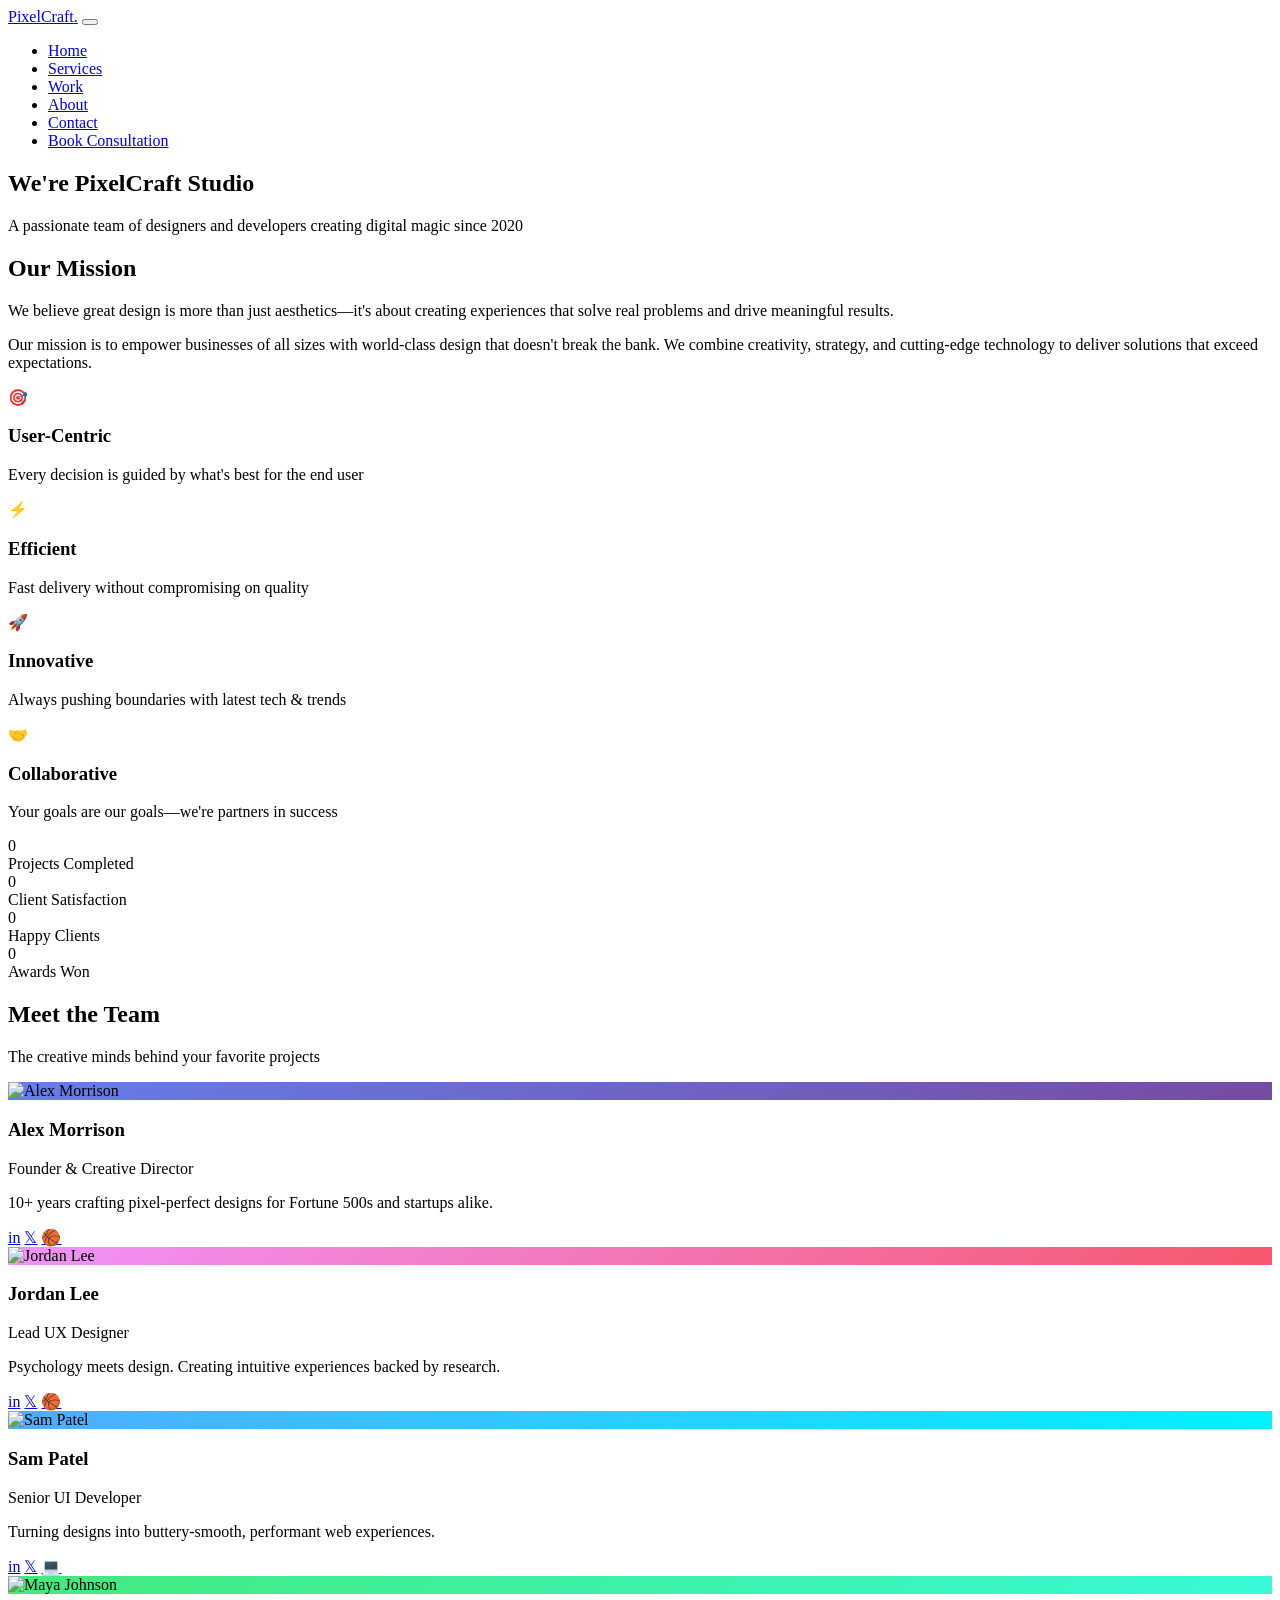
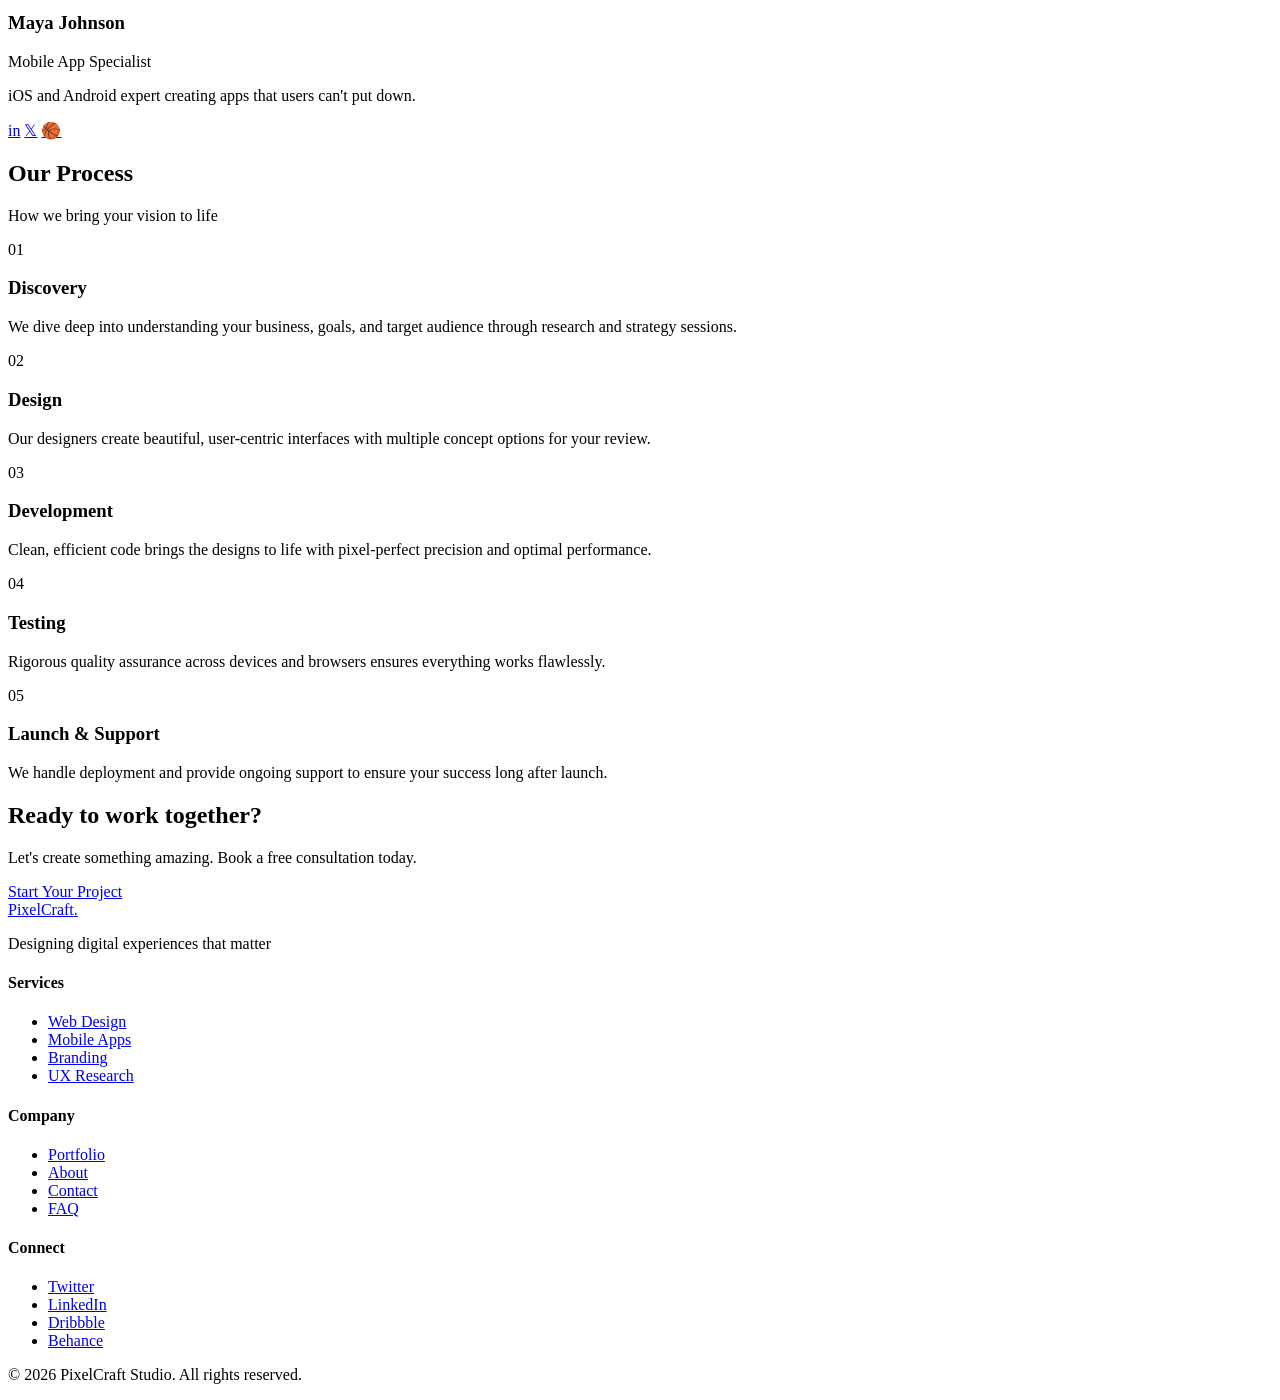
==== commit f4400289: "fix: update folder structure" ====
--- a/about.html
+++ b/about.html
@@ -5,8 +5,8 @@
     <meta name="viewport" content="width=device-width, initial-scale=1.0">
     <title>About Us - PixelCraft Studio</title>
     <meta name="description" content="Meet the team behind award-winning web and app designs. Learn about our mission, values, and approach to creating exceptional digital experiences.">
-    <link rel="stylesheet" href="styles.css">
-    <link rel="stylesheet" href="about.css">
+    <link rel="stylesheet" href="css/styles.css">
+    <link rel="stylesheet" href="css/about.css">
 </head>
 <body>
     <!-- Navigation -->
@@ -267,7 +267,7 @@
         </div>
     </footer>
 
-    <script src="script.js"></script>
-    <script src="about.js"></script>
+    <script src="js/script.js"></script>
+    <script src="js/about.js"></script>
 </body>
 </html>
